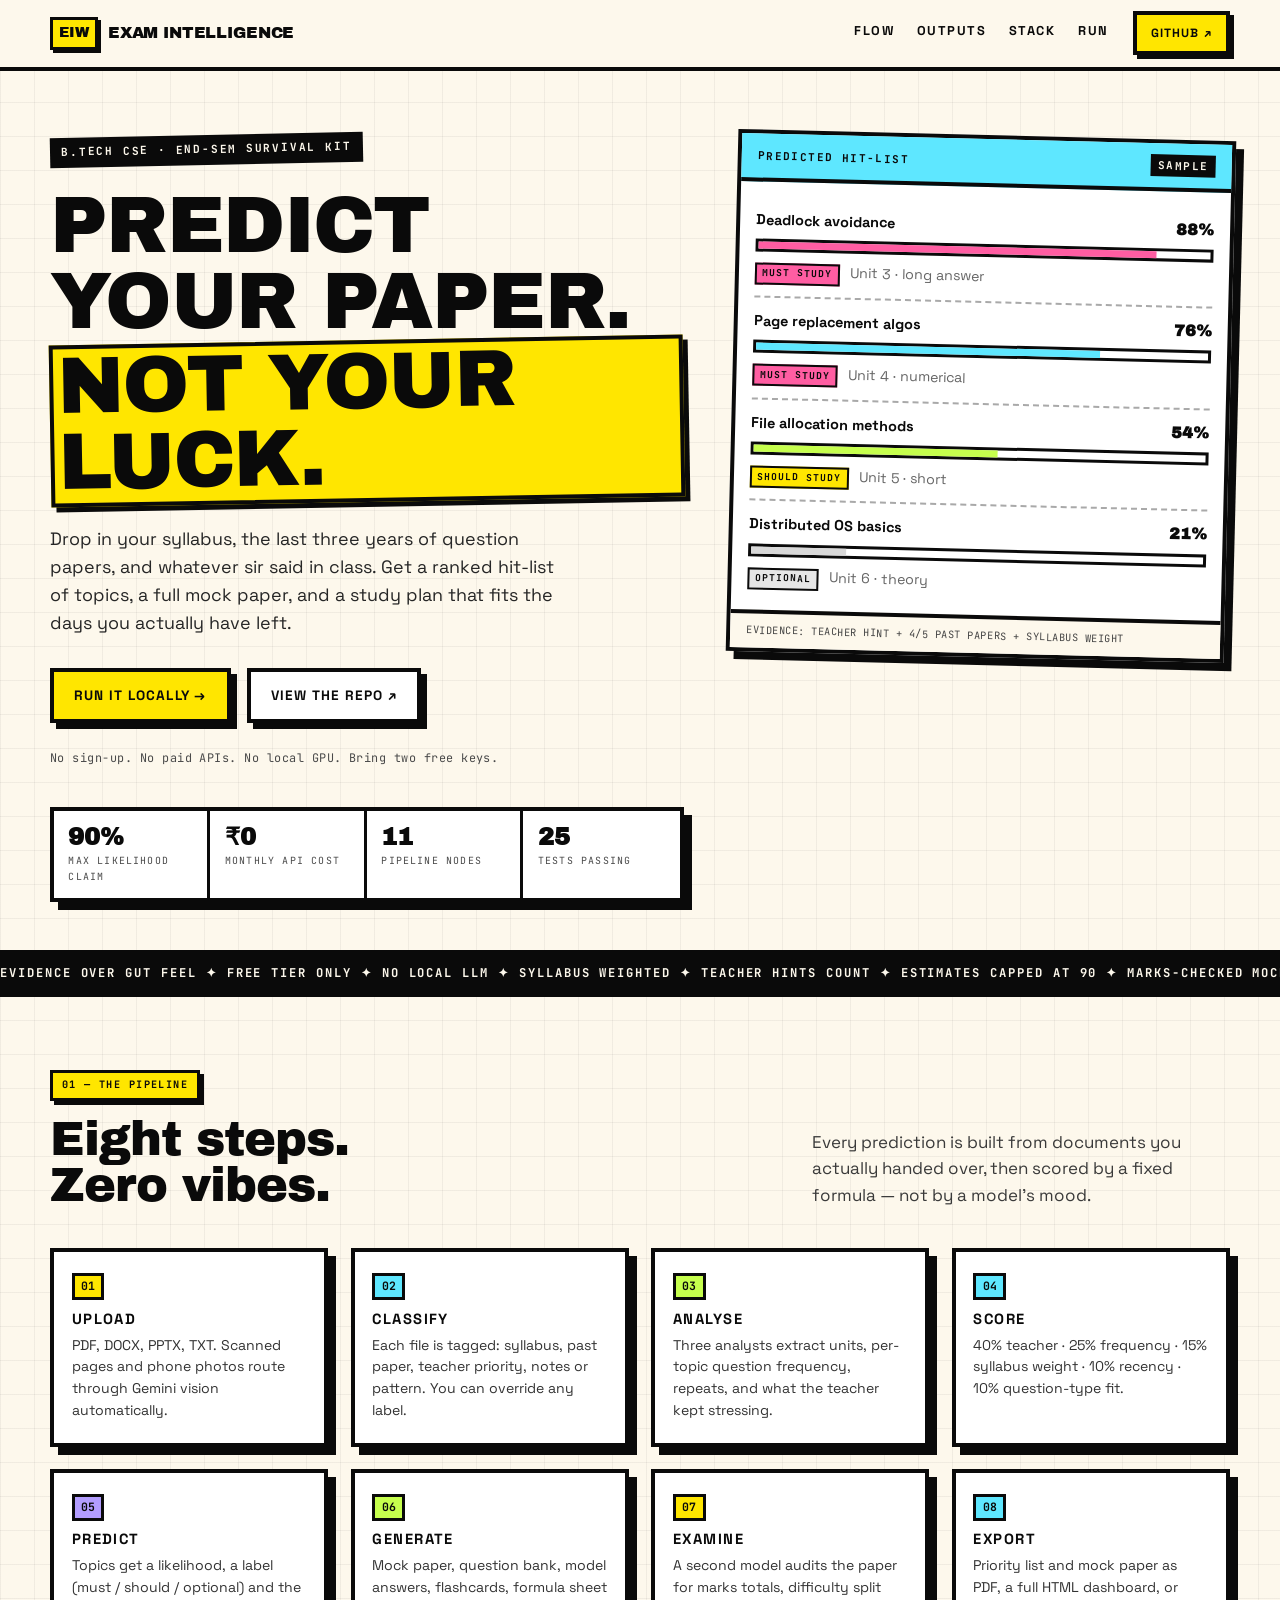
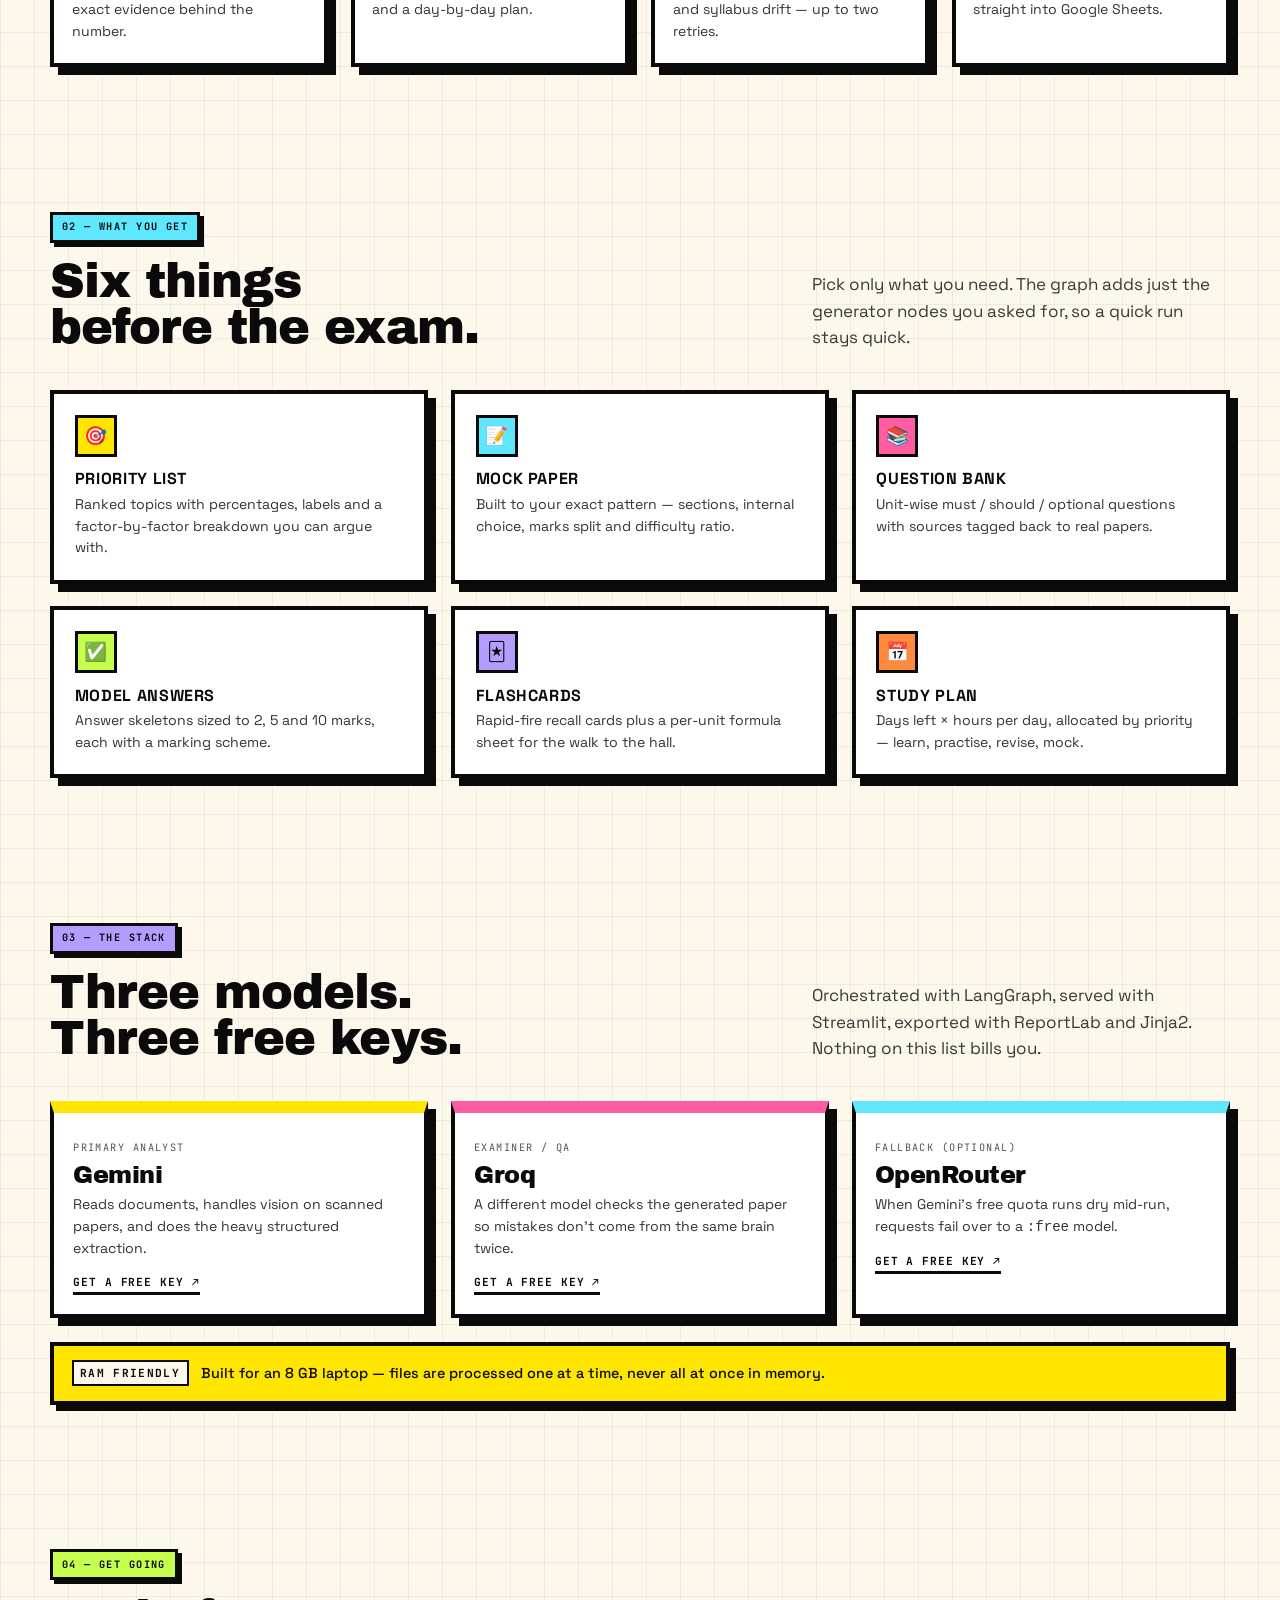
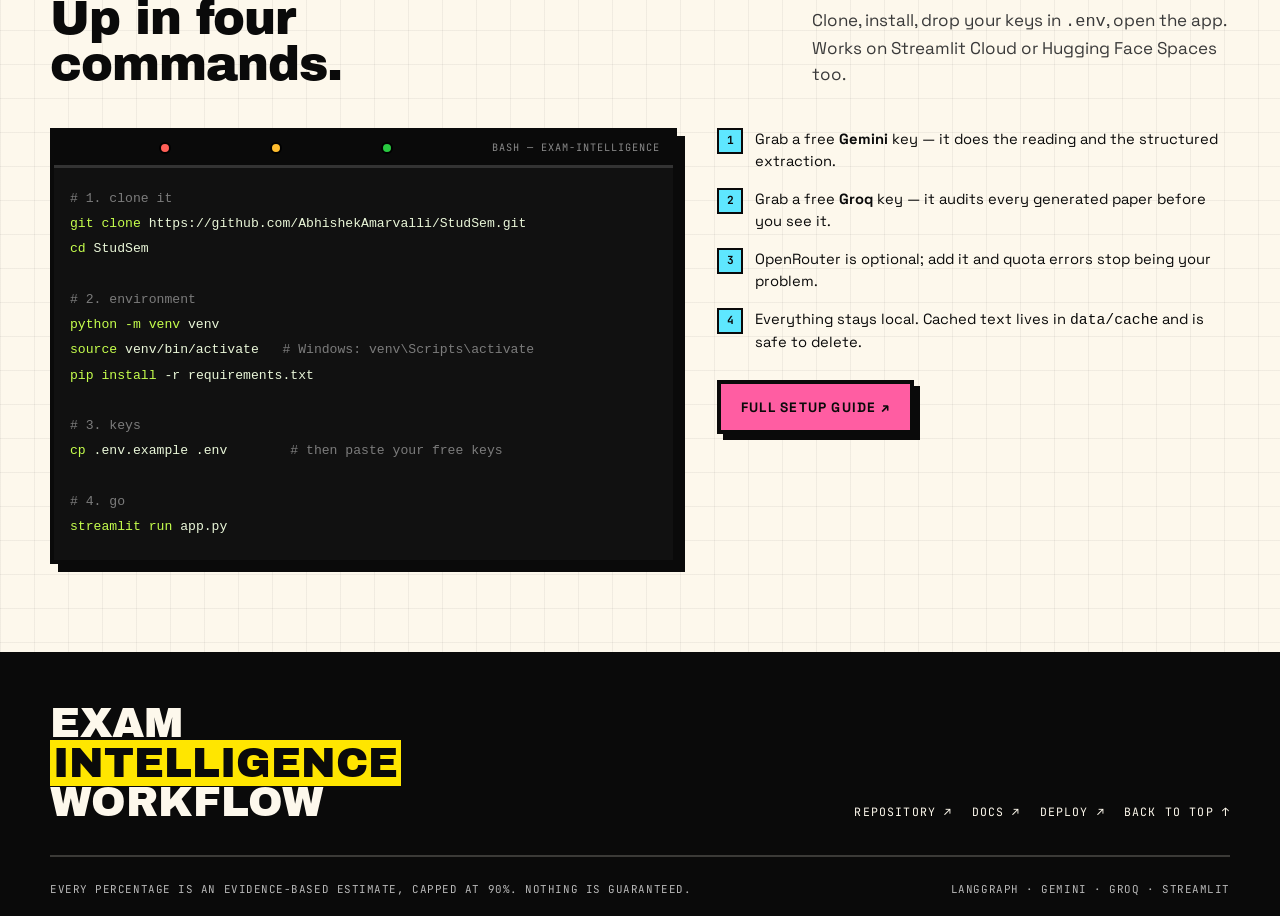
==== index.html @ 993fc0d5 "Add neo-brutalism landing page and unify the visual design Adds a standalone index.html site for Git" ====
<!DOCTYPE html>
<html lang="en">
<head>
<meta charset="utf-8">
<meta name="viewport" content="width=device-width, initial-scale=1">
<title>Exam Intelligence Workflow — predict your paper, not your luck</title>
<meta name="description" content="Evidence-based exam preparation and question prediction for B.Tech CSE. LangGraph + Gemini + Groq + Streamlit, 100% free tier.">
<meta property="og:title" content="Exam Intelligence Workflow">
<meta property="og:description" content="Drop in your syllabus, past papers and teacher hints. Get a ranked hit-list, a mock paper and a study plan that fits the days you have left.">
<link rel="icon" href="data:image/svg+xml,%3Csvg xmlns='http://www.w3.org/2000/svg' viewBox='0 0 100 100'%3E%3Crect width='100' height='100' fill='%23ffe600'/%3E%3Ctext x='50' y='74' font-size='68' font-family='Arial Black, sans-serif' text-anchor='middle' fill='%23000'%3EE%3C/text%3E%3C/svg%3E">
<link rel="preconnect" href="https://fonts.googleapis.com">
<link rel="preconnect" href="https://fonts.gstatic.com" crossorigin>
<link href="https://fonts.googleapis.com/css2?family=Archivo+Black&family=JetBrains+Mono:wght@400;700&family=Space+Grotesk:wght@400;500;700&display=swap" rel="stylesheet">
<style>
  :root {
    --ink: #0a0a0a;
    --paper: #fdf8ec;
    --white: #ffffff;
    --yellow: #ffe600;
    --pink: #ff5da2;
    --cyan: #5ee7ff;
    --lime: #c6ff4d;
    --purple: #b39dff;
    --orange: #ff8a3d;
    --shadow: 8px 8px 0 var(--ink);
    --line: 4px solid var(--ink);
  }

  *, *::before, *::after { box-sizing: border-box; }

  html { scroll-behavior: smooth; }

  body {
    margin: 0;
    background-color: var(--paper);
    background-image:
      linear-gradient(to right, rgba(10, 10, 10, .05) 1px, transparent 1px),
      linear-gradient(to bottom, rgba(10, 10, 10, .05) 1px, transparent 1px);
    background-size: 34px 34px;
    color: var(--ink);
    font-family: 'Space Grotesk', ui-sans-serif, system-ui, -apple-system, sans-serif;
    font-size: 17px;
    line-height: 1.55;
    -webkit-font-smoothing: antialiased;
  }

  h1, h2, h3 {
    font-family: 'Archivo Black', 'Arial Black', ui-sans-serif, sans-serif;
    font-weight: 400;
    line-height: .95;
    letter-spacing: -.02em;
    margin: 0;
    text-wrap: balance;
  }

  p { margin: 0; }
  a { color: inherit; }

  :focus-visible {
    outline: 3px solid var(--ink);
    outline-offset: 3px;
  }

  .wrap {
    width: min(1180px, 100% - 2.5rem);
    margin-inline: auto;
  }

  /* ── Nav ─────────────────────────────────────────────────────────────── */
  .nav {
    position: sticky;
    top: 0;
    z-index: 50;
    background: var(--paper);
    border-bottom: var(--line);
  }

  .nav-inner {
    display: flex;
    align-items: center;
    gap: 1.5rem;
    padding: .7rem 0;
  }

  .brand {
    display: flex;
    align-items: center;
    gap: .6rem;
    text-decoration: none;
    font-family: 'Archivo Black', sans-serif;
    font-size: 1rem;
    letter-spacing: -.01em;
  }

  .brand-mark {
    background: var(--yellow);
    border: 3px solid var(--ink);
    box-shadow: 3px 3px 0 var(--ink);
    padding: .1rem .4rem .2rem;
    font-size: .9rem;
  }

  .nav-links {
    display: flex;
    gap: 1.4rem;
    margin-left: auto;
    font-size: .8rem;
    font-weight: 700;
    letter-spacing: .12em;
    text-transform: uppercase;
  }

  .nav-links a {
    text-decoration: none;
    padding-bottom: 2px;
    border-bottom: 3px solid transparent;
  }

  .nav-links a:hover { border-bottom-color: var(--pink); }

  /* ── Buttons ─────────────────────────────────────────────────────────── */
  .btn {
    display: inline-flex;
    align-items: center;
    gap: .55rem;
    padding: .8rem 1.25rem;
    border: var(--line);
    background: var(--yellow);
    color: var(--ink);
    font-family: 'Space Grotesk', sans-serif;
    font-size: .85rem;
    font-weight: 700;
    letter-spacing: .09em;
    text-transform: uppercase;
    text-decoration: none;
    box-shadow: 6px 6px 0 var(--ink);
    transition: transform .12s ease, box-shadow .12s ease;
    cursor: pointer;
    white-space: nowrap;
  }

  .btn:hover {
    transform: translate(-2px, -2px);
    box-shadow: 9px 9px 0 var(--ink);
  }

  .btn:active {
    transform: translate(4px, 4px);
    box-shadow: 2px 2px 0 var(--ink);
  }

  .btn.ghost { background: var(--white); }
  .btn.pink { background: var(--pink); }
  .btn.sm { padding: .55rem .9rem; font-size: .75rem; box-shadow: 4px 4px 0 var(--ink); }
  .btn.sm:hover { box-shadow: 6px 6px 0 var(--ink); }

  /* ── Hero ────────────────────────────────────────────────────────────── */
  .hero {
    display: grid;
    grid-template-columns: 1.12fr .88fr;
    gap: 3rem;
    align-items: start;
    padding: 4rem 0 3.5rem;
  }

  .eyebrow {
    display: inline-block;
    background: var(--ink);
    color: var(--paper);
    font-family: 'JetBrains Mono', monospace;
    font-size: .7rem;
    font-weight: 700;
    letter-spacing: .16em;
    text-transform: uppercase;
    padding: .4rem .7rem;
    transform: rotate(-1.2deg);
    margin-bottom: 1.4rem;
  }

  .hero h1 {
    font-size: clamp(2.5rem, 6.4vw, 5rem);
    margin-bottom: 1.5rem;
  }

  .hl {
    display: inline-block;
    background: var(--yellow);
    border: var(--line);
    box-shadow: 5px 5px 0 var(--ink);
    padding: 0 .25rem .1rem;
    transform: rotate(-1deg);
  }

  .lede {
    font-size: 1.12rem;
    max-width: 46ch;
    color: #262626;
  }

  .cta-row {
    display: flex;
    flex-wrap: wrap;
    gap: 1rem;
    margin-top: 2rem;
  }

  .hero-note {
    margin-top: 1.6rem;
    font-family: 'JetBrains Mono', monospace;
    font-size: .74rem;
    letter-spacing: .04em;
    color: #4a4a4a;
  }

  .stats {
    display: grid;
    grid-template-columns: repeat(4, 1fr);
    border: var(--line);
    box-shadow: var(--shadow);
    background: var(--white);
    margin-top: 2.5rem;
  }

  .stat {
    padding: .85rem .9rem;
    border-right: 3px solid var(--ink);
  }

  .stat:last-child { border-right: 0; }

  .stat b {
    display: block;
    font-family: 'Archivo Black', sans-serif;
    font-size: 1.5rem;
    line-height: 1;
  }

  .stat span {
    display: block;
    margin-top: .3rem;
    font-family: 'JetBrains Mono', monospace;
    font-size: .62rem;
    letter-spacing: .12em;
    text-transform: uppercase;
    color: #4a4a4a;
  }

  /* ── Sample ticket ───────────────────────────────────────────────────── */
  .ticket {
    border: var(--line);
    background: var(--white);
    box-shadow: var(--shadow);
    transform: rotate(1.4deg);
  }

  .ticket-head {
    display: flex;
    align-items: center;
    justify-content: space-between;
    gap: 1rem;
    padding: .7rem 1rem;
    background: var(--cyan);
    border-bottom: var(--line);
    font-family: 'JetBrains Mono', monospace;
    font-size: .68rem;
    font-weight: 700;
    letter-spacing: .13em;
    text-transform: uppercase;
  }

  .ticket-head span {
    background: var(--ink);
    color: var(--paper);
    padding: .15rem .45rem;
  }

  .ticket-body { padding: .9rem 1rem 1.1rem; }

  .t-row {
    padding: .7rem 0;
    border-bottom: 2px dashed rgba(10, 10, 10, .35);
  }

  .t-row:last-child { border-bottom: 0; padding-bottom: .2rem; }

  .t-top {
    display: flex;
    align-items: baseline;
    justify-content: space-between;
    gap: .6rem;
    font-size: .9rem;
    font-weight: 700;
  }

  .t-top small {
    font-family: 'JetBrains Mono', monospace;
    font-size: .66rem;
    font-weight: 400;
    letter-spacing: .06em;
    color: #5a5a5a;
    text-transform: uppercase;
  }

  .t-pct {
    font-family: 'Archivo Black', sans-serif;
    font-size: 1rem;
  }

  .bar {
    height: 13px;
    margin: .4rem 0 .35rem;
    border: 3px solid var(--ink);
    background: #fff;
  }

  .bar i {
    display: block;
    height: 100%;
    background: var(--pink);
  }

  .bar.cyan i { background: var(--cyan); }
  .bar.lime i { background: var(--lime); }

  .t-badge {
    display: inline-block;
    font-family: 'JetBrains Mono', monospace;
    font-size: .6rem;
    font-weight: 700;
    letter-spacing: .1em;
    text-transform: uppercase;
    border: 2px solid var(--ink);
    padding: .1rem .35rem;
  }

  .t-badge.must { background: var(--pink); }
  .t-badge.should { background: var(--yellow); }
  .t-badge.opt { background: #e6e6e6; }

  .ticket-foot {
    border-top: var(--line);
    padding: .55rem 1rem;
    background: var(--paper);
    font-family: 'JetBrains Mono', monospace;
    font-size: .64rem;
    letter-spacing: .05em;
    text-transform: uppercase;
    color: #444;
  }

  /* ── Ticker ──────────────────────────────────────────────────────────── */
  .ticker {
    overflow: hidden;
    background: var(--ink);
    color: var(--paper);
    border-top: var(--line);
    border-bottom: var(--line);
  }

  .ticker-track {
    display: flex;
    width: max-content;
    gap: 2.5rem;
    padding: .65rem 0;
    white-space: nowrap;
    font-family: 'JetBrains Mono', monospace;
    font-size: .76rem;
    font-weight: 700;
    letter-spacing: .16em;
    text-transform: uppercase;
    animation: slide 30s linear infinite;
  }

  @keyframes slide {
    from { transform: translateX(0); }
    to { transform: translateX(-50%); }
  }

  /* ── Sections ────────────────────────────────────────────────────────── */
  section { padding: 4.5rem 0; scroll-margin-top: 80px; }

  .section-head {
    display: flex;
    flex-wrap: wrap;
    align-items: end;
    justify-content: space-between;
    gap: 1.25rem;
    margin-bottom: 2.5rem;
  }

  .section-head h2 {
    font-size: clamp(1.9rem, 4vw, 3rem);
  }

  .section-head p {
    max-width: 38ch;
    color: #3a3a3a;
  }

  .tag {
    display: inline-block;
    background: var(--pink);
    border: 3px solid var(--ink);
    box-shadow: 4px 4px 0 var(--ink);
    font-family: 'JetBrains Mono', monospace;
    font-size: .64rem;
    font-weight: 700;
    letter-spacing: .14em;
    text-transform: uppercase;
    padding: .3rem .55rem;
    margin-bottom: 1rem;
  }

  .tag.y { background: var(--yellow); }
  .tag.c { background: var(--cyan); }
  .tag.l { background: var(--lime); }
  .tag.p { background: var(--purple); }

  /* ── Flow grid ───────────────────────────────────────────────────────── */
  .flow {
    display: grid;
    grid-template-columns: repeat(4, 1fr);
    gap: 1.4rem;
  }

  .step {
    position: relative;
    background: var(--white);
    border: var(--line);
    box-shadow: var(--shadow);
    padding: 1.2rem 1.1rem 1.3rem;
    transition: transform .12s ease, box-shadow .12s ease;
  }

  .step:hover {
    transform: translate(-3px, -3px);
    box-shadow: 11px 11px 0 var(--ink);
  }

  .step-num {
    display: inline-block;
    background: var(--yellow);
    border: 3px solid var(--ink);
    font-family: 'JetBrains Mono', monospace;
    font-size: .72rem;
    font-weight: 700;
    padding: .1rem .4rem;
    margin-bottom: .8rem;
  }

  .step:nth-child(2n) .step-num { background: var(--cyan); }
  .step:nth-child(3n) .step-num { background: var(--lime); }
  .step:nth-child(5n) .step-num { background: var(--purple); }

  .step h3 {
    font-family: 'Space Grotesk', sans-serif;
    font-weight: 700;
    font-size: .92rem;
    letter-spacing: .1em;
    text-transform: uppercase;
    margin-bottom: .5rem;
  }

  .step p { font-size: .88rem; color: #333; }

  /* ── Output cards ────────────────────────────────────────────────────── */
  .cards {
    display: grid;
    grid-template-columns: repeat(3, 1fr);
    gap: 1.4rem;
  }

  .card {
    border: var(--line);
    box-shadow: var(--shadow);
    background: var(--white);
    padding: 1.3rem;
    transition: transform .12s ease, box-shadow .12s ease;
  }

  .card:hover {
    transform: translate(-3px, -3px);
    box-shadow: 11px 11px 0 var(--ink);
  }

  .card .ico {
    display: inline-flex;
    align-items: center;
    justify-content: center;
    width: 42px;
    height: 42px;
    border: 3px solid var(--ink);
    background: var(--yellow);
    font-size: 1.15rem;
    margin-bottom: 0.9rem;
  }

  .card:nth-child(2) .ico { background: var(--cyan); }
  .card:nth-child(3) .ico { background: var(--pink); }
  .card:nth-child(4) .ico { background: var(--lime); }
  .card:nth-child(5) .ico { background: var(--purple); }
  .card:nth-child(6) .ico { background: var(--orange); }

  .card h3 {
    font-family: 'Space Grotesk', sans-serif;
    font-weight: 700;
    font-size: 1rem;
    letter-spacing: .04em;
    text-transform: uppercase;
    margin-bottom: .45rem;
  }

  .card p { font-size: .88rem; color: #333; }

  /* ── Stack ───────────────────────────────────────────────────────────── */
  .stack {
    display: grid;
    grid-template-columns: repeat(3, 1fr);
    gap: 1.4rem;
  }

  .stack-card {
    border: var(--line);
    background: var(--white);
    border-top: 12px solid var(--ink);
    box-shadow: var(--shadow);
    padding: 1.2rem;
  }

  .stack-card:nth-child(1) { border-top-color: var(--yellow); }
  .stack-card:nth-child(2) { border-top-color: var(--pink); }
  .stack-card:nth-child(3) { border-top-color: var(--cyan); }

  .stack-card .role {
    font-family: 'JetBrains Mono', monospace;
    font-size: .64rem;
    letter-spacing: .14em;
    text-transform: uppercase;
    color: #555;
  }

  .stack-card h3 {
    font-family: 'Archivo Black', sans-serif;
    font-size: 1.5rem;
    margin: .3rem 0 .5rem;
  }

  .stack-card p { font-size: .88rem; color: #333; }

  .stack-card a {
    display: inline-block;
    margin-top: .9rem;
    font-family: 'JetBrains Mono', monospace;
    font-size: .7rem;
    font-weight: 700;
    letter-spacing: .08em;
    text-transform: uppercase;
    text-decoration: none;
    border-bottom: 3px solid var(--ink);
  }

  .stack-card a:hover { background: var(--yellow); }

  .note {
    margin-top: 1.5rem;
    display: flex;
    flex-wrap: wrap;
    align-items: center;
    gap: .8rem;
    border: var(--line);
    background: var(--yellow);
    box-shadow: 6px 6px 0 var(--ink);
    padding: .9rem 1.1rem;
    font-size: .9rem;
    font-weight: 500;
  }

  .note b { font-family: 'JetBrains Mono', monospace; font-size: .7rem; letter-spacing: .12em; text-transform: uppercase; border: 2px solid var(--ink); padding: .15rem .4rem; background: var(--paper); }

  /* ── Run ─────────────────────────────────────────────────────────────── */
  .run-grid {
    display: grid;
    grid-template-columns: 1.1fr .9fr;
    gap: 2.5rem;
    align-items: start;
  }

  .terminal {
    border: var(--line);
    box-shadow: var(--shadow);
    background: #111;
    color: #eaf7d9;
    overflow: hidden;
  }

  .terminal-bar {
    display: flex;
    align-items: center;
    gap: .45rem;
    padding: .55rem .8rem;
    background: var(--ink);
    border-bottom: 3px solid #333;
  }

  .dot {
    width: 12px;
    height: 12px;
    border-radius: 50%;
    border: 2px solid #000;
  }

  .dot.r { background: #ff5f57; }
  .dot.y { background: #febc2e; }
  .dot.g { background: #28c840; }

  .terminal-bar span {
    margin-left: auto;
    font-family: 'JetBrains Mono', monospace;
    font-size: .64rem;
    letter-spacing: .1em;
    text-transform: uppercase;
    color: #8a8a8a;
  }

  pre {
    margin: 0;
    padding: 1.1rem 1rem 1.3rem;
    overflow-x: auto;
    font-family: 'JetBrains Mono', monospace;
    font-size: .82rem;
    line-height: 1.85;
  }

  pre .c { color: #7c7c7c; }
  pre .cmd { color: var(--lime); }

  .run-list {
    list-style: none;
    margin: 0 0 1.6rem;
    padding: 0;
    display: grid;
    gap: .9rem;
  }

  .run-list li {
    display: flex;
    gap: .75rem;
    font-size: .92rem;
  }

  .run-list .k {
    flex: none;
    width: 26px;
    height: 26px;
    display: grid;
    place-items: center;
    border: 2px solid var(--ink);
    background: var(--cyan);
    font-family: 'JetBrains Mono', monospace;
    font-size: .7rem;
    font-weight: 700;
  }

  /* ── Footer ──────────────────────────────────────────────────────────── */
  footer {
    border-top: var(--line);
    background: var(--ink);
    color: var(--paper);
    padding: 3rem 0 2rem;
    margin-top: 1rem;
  }

  .foot-grid {
    display: flex;
    flex-wrap: wrap;
    align-items: end;
    justify-content: space-between;
    gap: 2rem;
    padding-bottom: 2rem;
    border-bottom: 2px solid rgba(253, 248, 236, .2);
  }

  .foot-brand {
    font-family: 'Archivo Black', sans-serif;
    font-size: clamp(1.6rem, 4vw, 2.6rem);
    line-height: .95;
  }

  .foot-brand em {
    font-style: normal;
    background: var(--yellow);
    color: var(--ink);
    padding: 0 .2rem;
  }

  .foot-links {
    display: flex;
    flex-wrap: wrap;
    gap: 1.2rem;
    font-family: 'JetBrains Mono', monospace;
    font-size: .72rem;
    letter-spacing: .1em;
    text-transform: uppercase;
  }

  .foot-links a {
    text-decoration: none;
    border-bottom: 2px solid transparent;
  }

  .foot-links a:hover { border-bottom-color: var(--lime); }

  .disclaimer {
    padding-top: 1.5rem;
    display: flex;
    flex-wrap: wrap;
    gap: 1rem;
    justify-content: space-between;
    font-family: 'JetBrains Mono', monospace;
    font-size: .68rem;
    letter-spacing: .05em;
    color: #b9b9b9;
    text-transform: uppercase;
  }

  /* ── Responsive ──────────────────────────────────────────────────────── */
  @media (max-width: 1000px) {
    .flow { grid-template-columns: repeat(2, 1fr); }
    .cards, .stack { grid-template-columns: repeat(2, 1fr); }
    .hero { grid-template-columns: 1fr; gap: 2.5rem; padding-top: 3rem; }
    .run-grid { grid-template-columns: 1fr; }
    .nav-links { display: none; }
    .nav-inner .btn { margin-left: auto; }
  }

  @media (max-width: 620px) {
    body { font-size: 16px; }
    .wrap { width: calc(100% - 1.6rem); }
    .flow, .cards, .stack { grid-template-columns: 1fr; }
    .stats { grid-template-columns: repeat(2, 1fr); }
    .stat:nth-child(2) { border-right: 0; }
    .stat:nth-child(1), .stat:nth-child(2) { border-bottom: 3px solid var(--ink); }
    section { padding: 3rem 0; }
    .ticket { transform: rotate(.7deg); }
    .hero h1 { font-size: clamp(2.2rem, 11vw, 3rem); }
  }

  @media (prefers-reduced-motion: reduce) {
    html { scroll-behavior: auto; }
    .ticker-track { animation: none; }
    .btn, .step, .card { transition: none; }
  }
</style>
</head>
<body>

<header class="nav">
  <div class="wrap nav-inner">
    <a class="brand" href="#top">
      <span class="brand-mark">EIW</span>
      EXAM&nbsp;INTELLIGENCE
    </a>
    <nav class="nav-links" aria-label="Sections">
      <a href="#flow">Flow</a>
      <a href="#outputs">Outputs</a>
      <a href="#stack">Stack</a>
      <a href="#run">Run</a>
    </nav>
    <a class="btn sm" href="https://github.com/AbhishekAmarvalli/StudSem" target="_blank" rel="noopener">GitHub ↗</a>
  </div>
</header>

<main id="top">

  <!-- Hero -->
  <div class="wrap">
    <section class="hero" style="padding-bottom:3rem">
      <div>
        <span class="eyebrow">B.Tech CSE · End-sem survival kit</span>
        <h1>PREDICT YOUR PAPER.<br><span class="hl">NOT YOUR LUCK.</span></h1>
        <p class="lede">
          Drop in your syllabus, the last three years of question papers, and whatever
          sir said in class. Get a ranked hit-list of topics, a full mock paper, and a
          study plan that fits the days you actually have left.
        </p>
        <div class="cta-row">
          <a class="btn" href="#run">Run it locally →</a>
          <a class="btn ghost" href="https://github.com/AbhishekAmarvalli/StudSem" target="_blank" rel="noopener">View the repo ↗</a>
        </div>
        <p class="hero-note">No sign-up. No paid APIs. No local GPU. Bring two free keys.</p>

        <div class="stats" role="list">
          <div class="stat" role="listitem"><b>90%</b><span>Max likelihood claim</span></div>
          <div class="stat" role="listitem"><b>₹0</b><span>Monthly API cost</span></div>
          <div class="stat" role="listitem"><b>11</b><span>Pipeline nodes</span></div>
          <div class="stat" role="listitem"><b>25</b><span>Tests passing</span></div>
        </div>
      </div>

      <aside class="ticket" aria-label="Sample priority list output">
        <div class="ticket-head">Predicted hit-list <span>Sample</span></div>
        <div class="ticket-body">
          <div class="t-row">
            <div class="t-top"><span>Deadlock avoidance</span><span class="t-pct">88%</span></div>
            <div class="bar"><i style="width:88%"></i></div>
            <span class="t-badge must">Must study</span>
            <small style="margin-left:.4rem;color:#666">Unit 3 · long answer</small>
          </div>
          <div class="t-row">
            <div class="t-top"><span>Page replacement algos</span><span class="t-pct">76%</span></div>
            <div class="bar cyan"><i style="width:76%"></i></div>
            <span class="t-badge must">Must study</span>
            <small style="margin-left:.4rem;color:#666">Unit 4 · numerical</small>
          </div>
          <div class="t-row">
            <div class="t-top"><span>File allocation methods</span><span class="t-pct">54%</span></div>
            <div class="bar lime"><i style="width:54%"></i></div>
            <span class="t-badge should">Should study</span>
            <small style="margin-left:.4rem;color:#666">Unit 5 · short</small>
          </div>
          <div class="t-row">
            <div class="t-top"><span>Distributed OS basics</span><span class="t-pct">21%</span></div>
            <div class="bar"><i style="width:21%;background:#d8d8d8"></i></div>
            <span class="t-badge opt">Optional</span>
            <small style="margin-left:.4rem;color:#666">Unit 6 · theory</small>
          </div>
        </div>
        <div class="ticket-foot">Evidence: teacher hint + 4/5 past papers + syllabus weight</div>
      </aside>
    </section>
  </div>

  <!-- Ticker -->
  <div class="ticker" aria-hidden="true">
    <div class="ticker-track">
      <span>Evidence over gut feel ✦ Free tier only ✦ No local LLM ✦ Syllabus weighted ✦ Teacher hints count ✦ Estimates capped at 90 ✦ Marks-checked mock papers ✦</span>
      <span>Evidence over gut feel ✦ Free tier only ✦ No local LLM ✦ Syllabus weighted ✦ Teacher hints count ✦ Estimates capped at 90 ✦ Marks-checked mock papers ✦</span>
    </div>
  </div>

  <!-- Flow -->
  <div class="wrap">
    <section id="flow">
      <div class="section-head">
        <div>
          <span class="tag y">01 — The pipeline</span>
          <h2>Eight steps.<br>Zero vibes.</h2>
        </div>
        <p>Every prediction is built from documents you actually handed over, then scored by a fixed formula — not by a model's mood.</p>
      </div>

      <div class="flow">
        <article class="step">
          <span class="step-num">01</span>
          <h3>Upload</h3>
          <p>PDF, DOCX, PPTX, TXT. Scanned pages and phone photos route through Gemini vision automatically.</p>
        </article>
        <article class="step">
          <span class="step-num">02</span>
          <h3>Classify</h3>
          <p>Each file is tagged: syllabus, past paper, teacher priority, notes or pattern. You can override any label.</p>
        </article>
        <article class="step">
          <span class="step-num">03</span>
          <h3>Analyse</h3>
          <p>Three analysts extract units, per-topic question frequency, repeats, and what the teacher kept stressing.</p>
        </article>
        <article class="step">
          <span class="step-num">04</span>
          <h3>Score</h3>
          <p>40% teacher · 25% frequency · 15% syllabus weight · 10% recency · 10% question-type fit.</p>
        </article>
        <article class="step">
          <span class="step-num">05</span>
          <h3>Predict</h3>
          <p>Topics get a likelihood, a label (must / should / optional) and the exact evidence behind the number.</p>
        </article>
        <article class="step">
          <span class="step-num">06</span>
          <h3>Generate</h3>
          <p>Mock paper, question bank, model answers, flashcards, formula sheet and a day-by-day plan.</p>
        </article>
        <article class="step">
          <span class="step-num">07</span>
          <h3>Examine</h3>
          <p>A second model audits the paper for marks totals, difficulty split and syllabus drift — up to two retries.</p>
        </article>
        <article class="step">
          <span class="step-num">08</span>
          <h3>Export</h3>
          <p>Priority list and mock paper as PDF, a full HTML dashboard, or straight into Google Sheets.</p>
        </article>
      </div>
    </section>
  </div>

  <!-- Outputs -->
  <div class="wrap">
    <section id="outputs">
      <div class="section-head">
        <div>
          <span class="tag c">02 — What you get</span>
          <h2>Six things<br>before the exam.</h2>
        </div>
        <p>Pick only what you need. The graph adds just the generator nodes you asked for, so a quick run stays quick.</p>
      </div>

      <div class="cards">
        <article class="card">
          <span class="ico">🎯</span>
          <h3>Priority list</h3>
          <p>Ranked topics with percentages, labels and a factor-by-factor breakdown you can argue with.</p>
        </article>
        <article class="card">
          <span class="ico">📝</span>
          <h3>Mock paper</h3>
          <p>Built to your exact pattern — sections, internal choice, marks split and difficulty ratio.</p>
        </article>
        <article class="card">
          <span class="ico">📚</span>
          <h3>Question bank</h3>
          <p>Unit-wise must / should / optional questions with sources tagged back to real papers.</p>
        </article>
        <article class="card">
          <span class="ico">✅</span>
          <h3>Model answers</h3>
          <p>Answer skeletons sized to 2, 5 and 10 marks, each with a marking scheme.</p>
        </article>
        <article class="card">
          <span class="ico">🃏</span>
          <h3>Flashcards</h3>
          <p>Rapid-fire recall cards plus a per-unit formula sheet for the walk to the hall.</p>
        </article>
        <article class="card">
          <span class="ico">📅</span>
          <h3>Study plan</h3>
          <p>Days left × hours per day, allocated by priority — learn, practise, revise, mock.</p>
        </article>
      </div>
    </section>
  </div>

  <!-- Stack -->
  <div class="wrap">
    <section id="stack">
      <div class="section-head">
        <div>
          <span class="tag p">03 — The stack</span>
          <h2>Three models.<br>Three free keys.</h2>
        </div>
        <p>Orchestrated with LangGraph, served with Streamlit, exported with ReportLab and Jinja2. Nothing on this list bills you.</p>
      </div>

      <div class="stack">
        <article class="stack-card">
          <span class="role">Primary analyst</span>
          <h3>Gemini</h3>
          <p>Reads documents, handles vision on scanned papers, and does the heavy structured extraction.</p>
          <a href="https://aistudio.google.com/app/apikey" target="_blank" rel="noopener">Get a free key ↗</a>
        </article>
        <article class="stack-card">
          <span class="role">Examiner / QA</span>
          <h3>Groq</h3>
          <p>A different model checks the generated paper so mistakes don't come from the same brain twice.</p>
          <a href="https://console.groq.com/keys" target="_blank" rel="noopener">Get a free key ↗</a>
        </article>
        <article class="stack-card">
          <span class="role">Fallback (optional)</span>
          <h3>OpenRouter</h3>
          <p>When Gemini's free quota runs dry mid-run, requests fail over to a <code>:free</code> model.</p>
          <a href="https://openrouter.ai/keys" target="_blank" rel="noopener">Get a free key ↗</a>
        </article>
      </div>

      <div class="note">
        <b>RAM friendly</b>
        <span>Built for an 8 GB laptop — files are processed one at a time, never all at once in memory.</span>
      </div>
    </section>
  </div>

  <!-- Run -->
  <div class="wrap">
    <section id="run">
      <div class="section-head">
        <div>
          <span class="tag l">04 — Get going</span>
          <h2>Up in four<br>commands.</h2>
        </div>
        <p>Clone, install, drop your keys in <code>.env</code>, open the app. Works on Streamlit Cloud or Hugging Face Spaces too.</p>
      </div>

      <div class="run-grid">
        <div class="terminal">
          <div class="terminal-bar">
            <span class="dot r"></span><span class="dot y"></span><span class="dot g"></span>
            <span>bash — exam-intelligence</span>
          </div>
<pre><code><span class="c"># 1. clone it</span>
<span class="cmd">git clone</span> https://github.com/AbhishekAmarvalli/StudSem.git
<span class="cmd">cd</span> StudSem

<span class="c"># 2. environment</span>
<span class="cmd">python -m venv</span> venv
<span class="cmd">source</span> venv/bin/activate   <span class="c"># Windows: venv\Scripts\activate</span>
<span class="cmd">pip install</span> -r requirements.txt

<span class="c"># 3. keys</span>
<span class="cmd">cp</span> .env.example .env        <span class="c"># then paste your free keys</span>

<span class="c"># 4. go</span>
<span class="cmd">streamlit run</span> app.py</code></pre>
        </div>

        <div>
          <ul class="run-list">
            <li><span class="k">1</span><span>Grab a free <b>Gemini</b> key — it does the reading and the structured extraction.</span></li>
            <li><span class="k">2</span><span>Grab a free <b>Groq</b> key — it audits every generated paper before you see it.</span></li>
            <li><span class="k">3</span><span>OpenRouter is optional; add it and quota errors stop being your problem.</span></li>
            <li><span class="k">4</span><span>Everything stays local. Cached text lives in <code>data/cache</code> and is safe to delete.</span></li>
          </ul>
          <a class="btn pink" href="https://github.com/AbhishekAmarvalli/StudSem#readme" target="_blank" rel="noopener">Full setup guide ↗</a>
        </div>
      </div>
    </section>
  </div>

</main>

<footer>
  <div class="wrap">
    <div class="foot-grid">
      <div class="foot-brand">EXAM<br><em>INTELLIGENCE</em><br>WORKFLOW</div>
      <nav class="foot-links" aria-label="Footer">
        <a href="https://github.com/AbhishekAmarvalli/StudSem" target="_blank" rel="noopener">Repository ↗</a>
        <a href="https://github.com/AbhishekAmarvalli/StudSem#readme" target="_blank" rel="noopener">Docs ↗</a>
        <a href="https://share.streamlit.io" target="_blank" rel="noopener">Deploy ↗</a>
        <a href="#top">Back to top ↑</a>
      </nav>
    </div>
    <div class="disclaimer">
      <span>Every percentage is an evidence-based estimate, capped at 90%. Nothing is guaranteed.</span>
      <span>LangGraph · Gemini · Groq · Streamlit</span>
    </div>
  </div>
</footer>

</body>
</html>
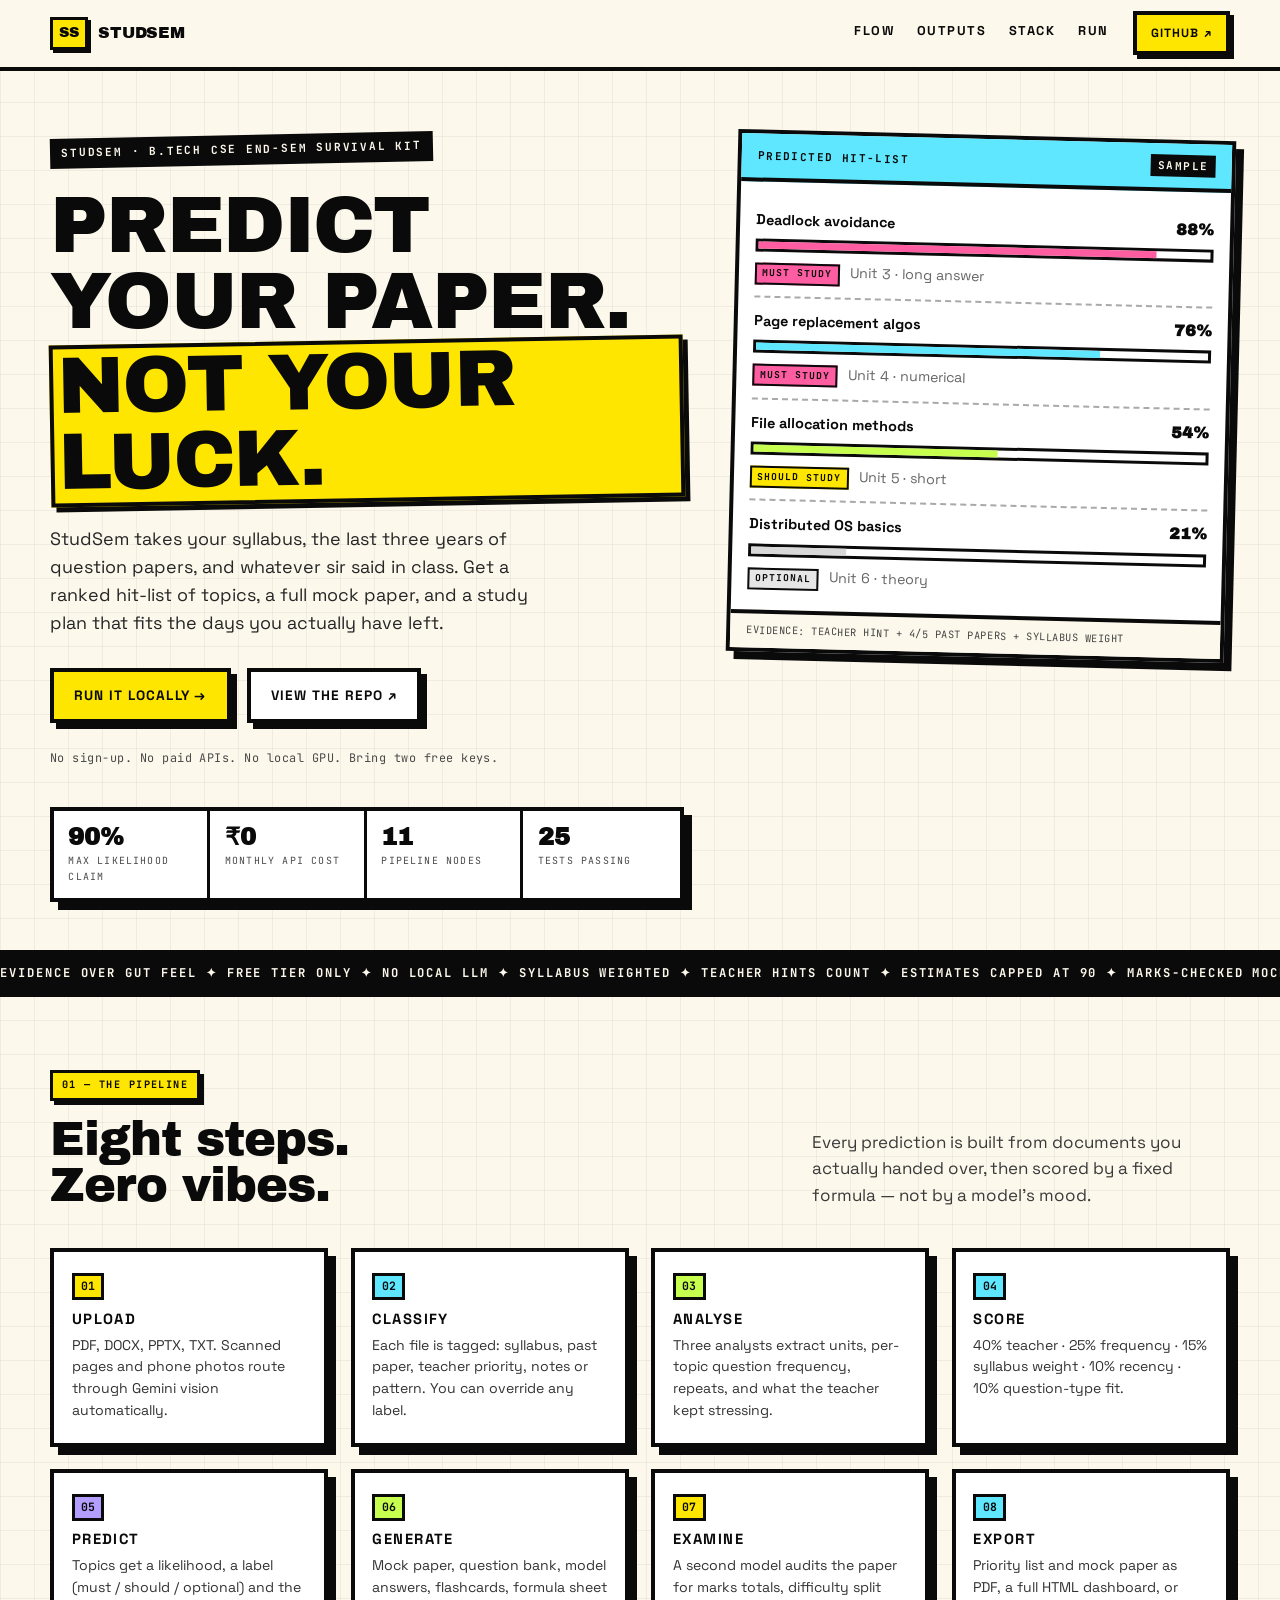
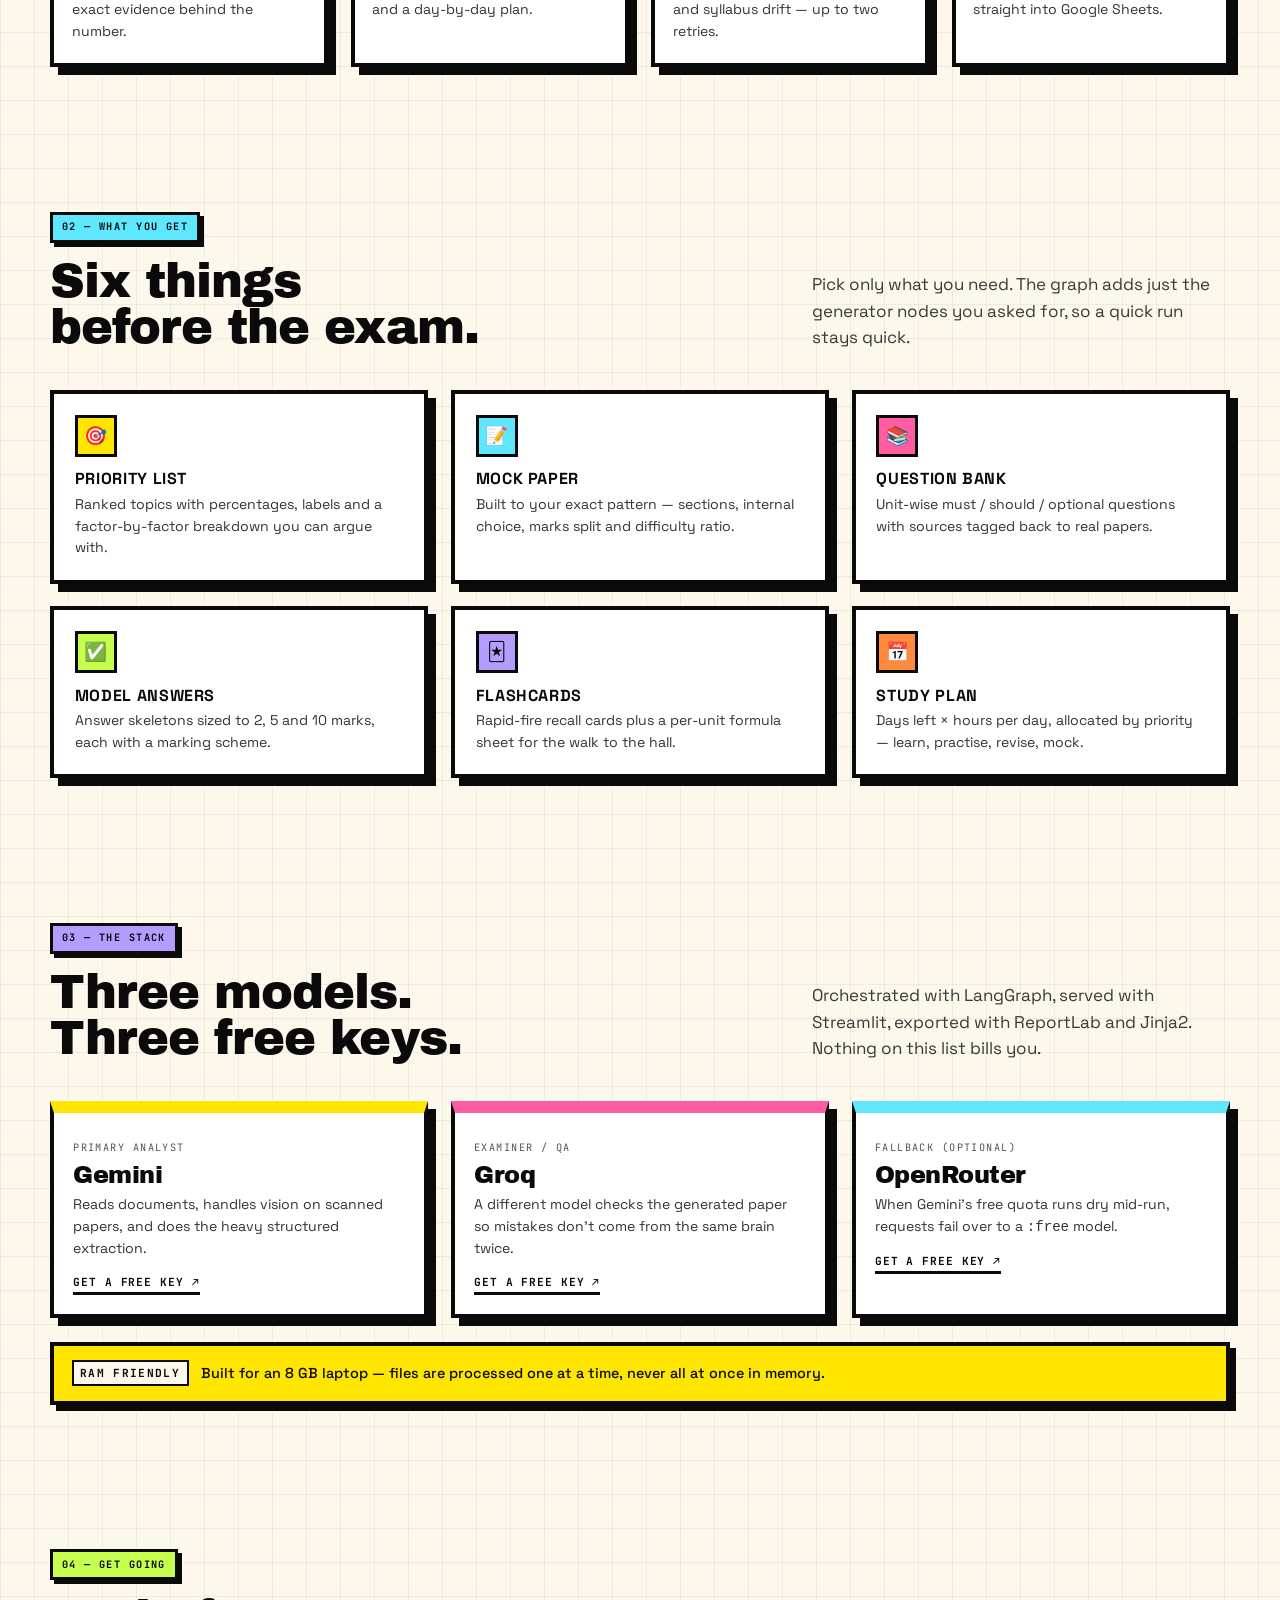
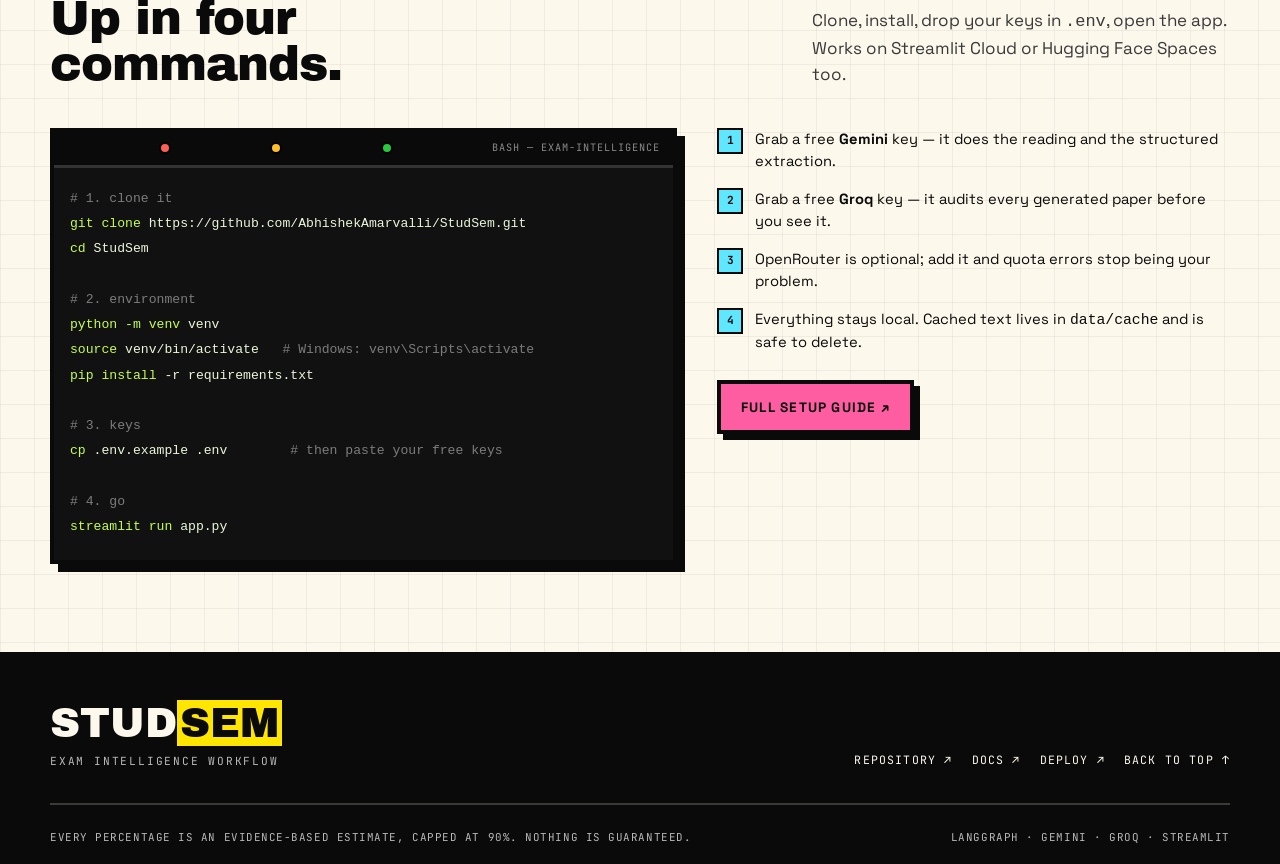
==== commit b53f4d11: "Rebrand the UI around the StudSem repo name Keeps Exam Intelligence Workflow as the descriptor while" ====
--- a/index.html
+++ b/index.html
@@ -3,9 +3,9 @@
 <head>
 <meta charset="utf-8">
 <meta name="viewport" content="width=device-width, initial-scale=1">
-<title>Exam Intelligence Workflow — predict your paper, not your luck</title>
+<title>StudSem — predict your paper, not your luck</title>
 <meta name="description" content="Evidence-based exam preparation and question prediction for B.Tech CSE. LangGraph + Gemini + Groq + Streamlit, 100% free tier.">
-<meta property="og:title" content="Exam Intelligence Workflow">
+<meta property="og:title" content="StudSem — Exam Intelligence Workflow">
 <meta property="og:description" content="Drop in your syllabus, past papers and teacher hints. Get a ranked hit-list, a mock paper and a study plan that fits the days you have left.">
 <link rel="icon" href="data:image/svg+xml,%3Csvg xmlns='http://www.w3.org/2000/svg' viewBox='0 0 100 100'%3E%3Crect width='100' height='100' fill='%23ffe600'/%3E%3Ctext x='50' y='74' font-size='68' font-family='Arial Black, sans-serif' text-anchor='middle' fill='%23000'%3EE%3C/text%3E%3C/svg%3E">
 <link rel="preconnect" href="https://fonts.googleapis.com">
@@ -693,6 +693,15 @@
     padding: 0 .2rem;
   }
 
+  .foot-sub {
+    margin-top: .6rem;
+    font-family: 'JetBrains Mono', monospace;
+    font-size: .7rem;
+    letter-spacing: .16em;
+    text-transform: uppercase;
+    color: #b9b9b9;
+  }
+
   .foot-links {
     display: flex;
     flex-wrap: wrap;
@@ -757,8 +766,8 @@
 <header class="nav">
   <div class="wrap nav-inner">
     <a class="brand" href="#top">
-      <span class="brand-mark">EIW</span>
-      EXAM&nbsp;INTELLIGENCE
+      <span class="brand-mark">SS</span>
+      STUDSEM
     </a>
     <nav class="nav-links" aria-label="Sections">
       <a href="#flow">Flow</a>
@@ -776,12 +785,12 @@
   <div class="wrap">
     <section class="hero" style="padding-bottom:3rem">
       <div>
-        <span class="eyebrow">B.Tech CSE · End-sem survival kit</span>
+        <span class="eyebrow">StudSem · B.Tech CSE end-sem survival kit</span>
         <h1>PREDICT YOUR PAPER.<br><span class="hl">NOT YOUR LUCK.</span></h1>
         <p class="lede">
-          Drop in your syllabus, the last three years of question papers, and whatever
-          sir said in class. Get a ranked hit-list of topics, a full mock paper, and a
-          study plan that fits the days you actually have left.
+          StudSem takes your syllabus, the last three years of question papers, and
+          whatever sir said in class. Get a ranked hit-list of topics, a full mock paper,
+          and a study plan that fits the days you actually have left.
         </p>
         <div class="cta-row">
           <a class="btn" href="#run">Run it locally →</a>
@@ -1030,7 +1039,10 @@
 <footer>
   <div class="wrap">
     <div class="foot-grid">
-      <div class="foot-brand">EXAM<br><em>INTELLIGENCE</em><br>WORKFLOW</div>
+      <div>
+        <div class="foot-brand">STUD<em>SEM</em></div>
+        <p class="foot-sub">Exam Intelligence Workflow</p>
+      </div>
       <nav class="foot-links" aria-label="Footer">
         <a href="https://github.com/AbhishekAmarvalli/StudSem" target="_blank" rel="noopener">Repository ↗</a>
         <a href="https://github.com/AbhishekAmarvalli/StudSem#readme" target="_blank" rel="noopener">Docs ↗</a>
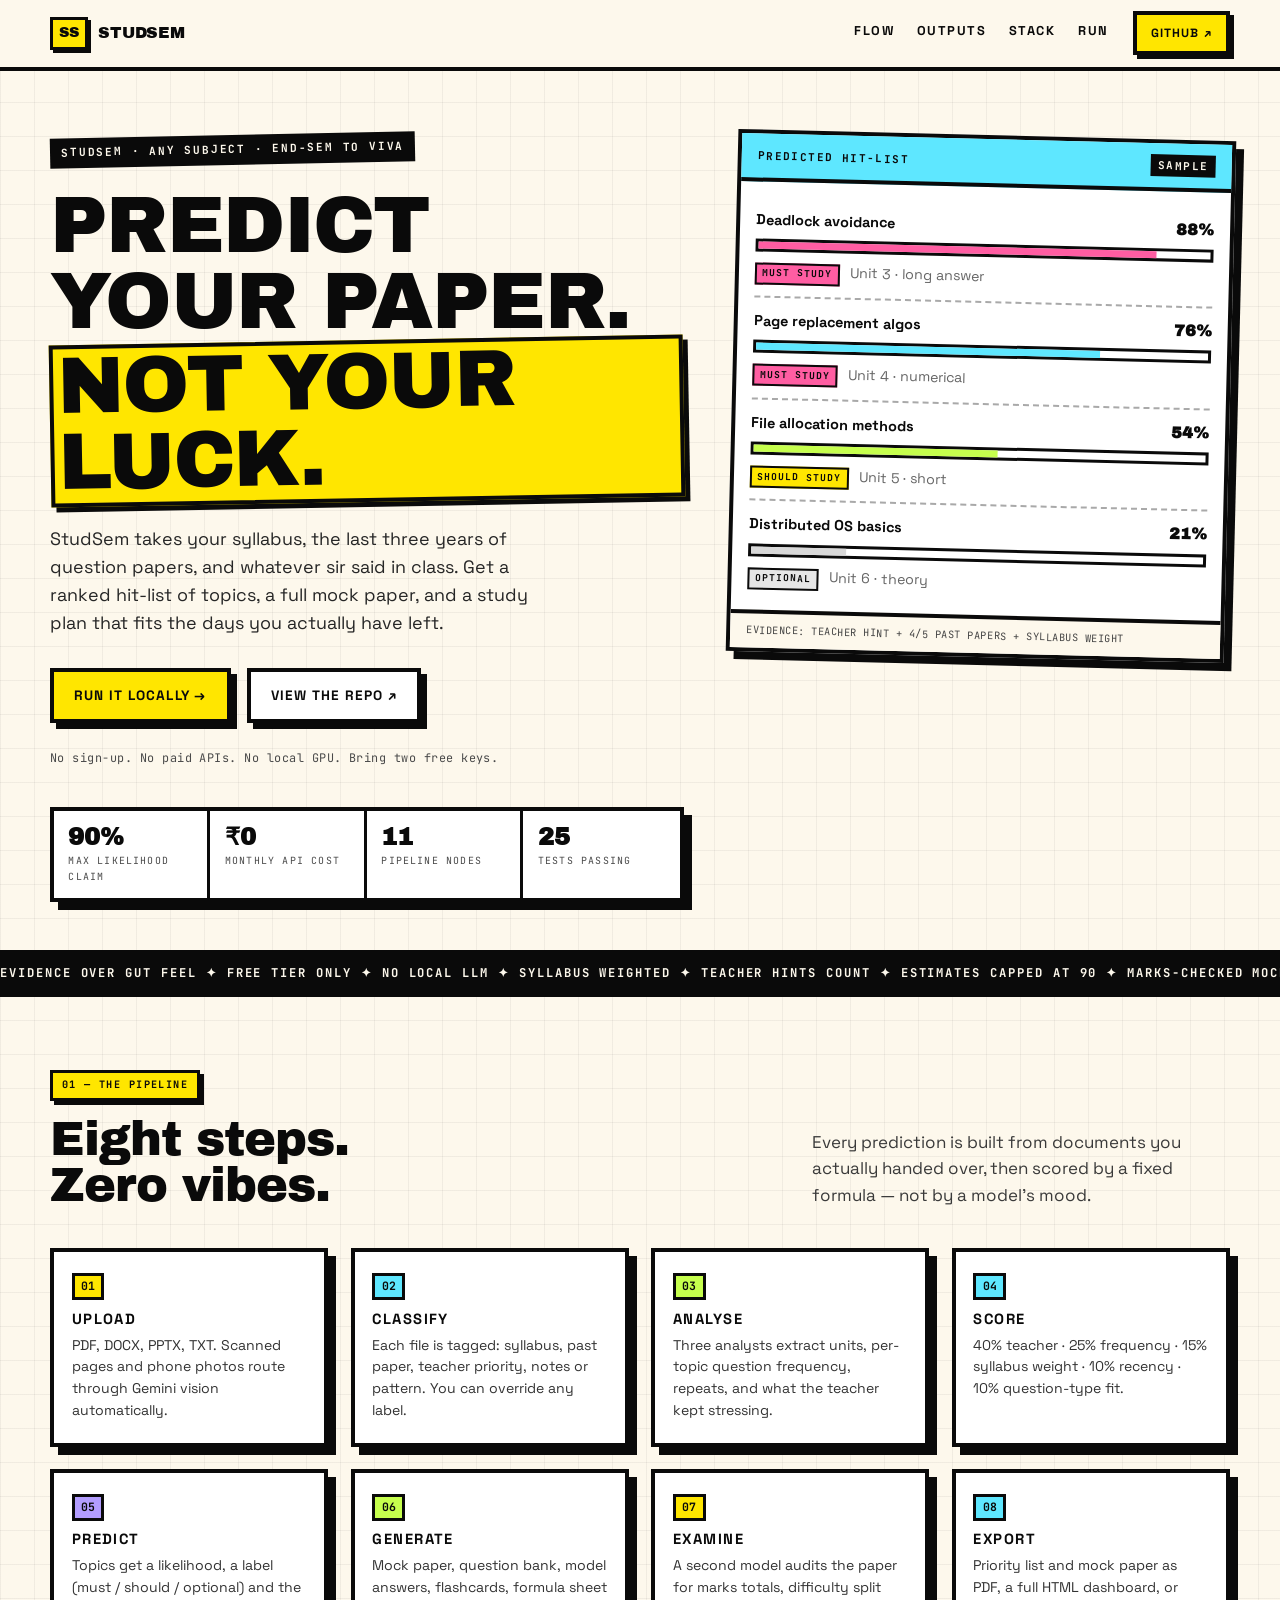
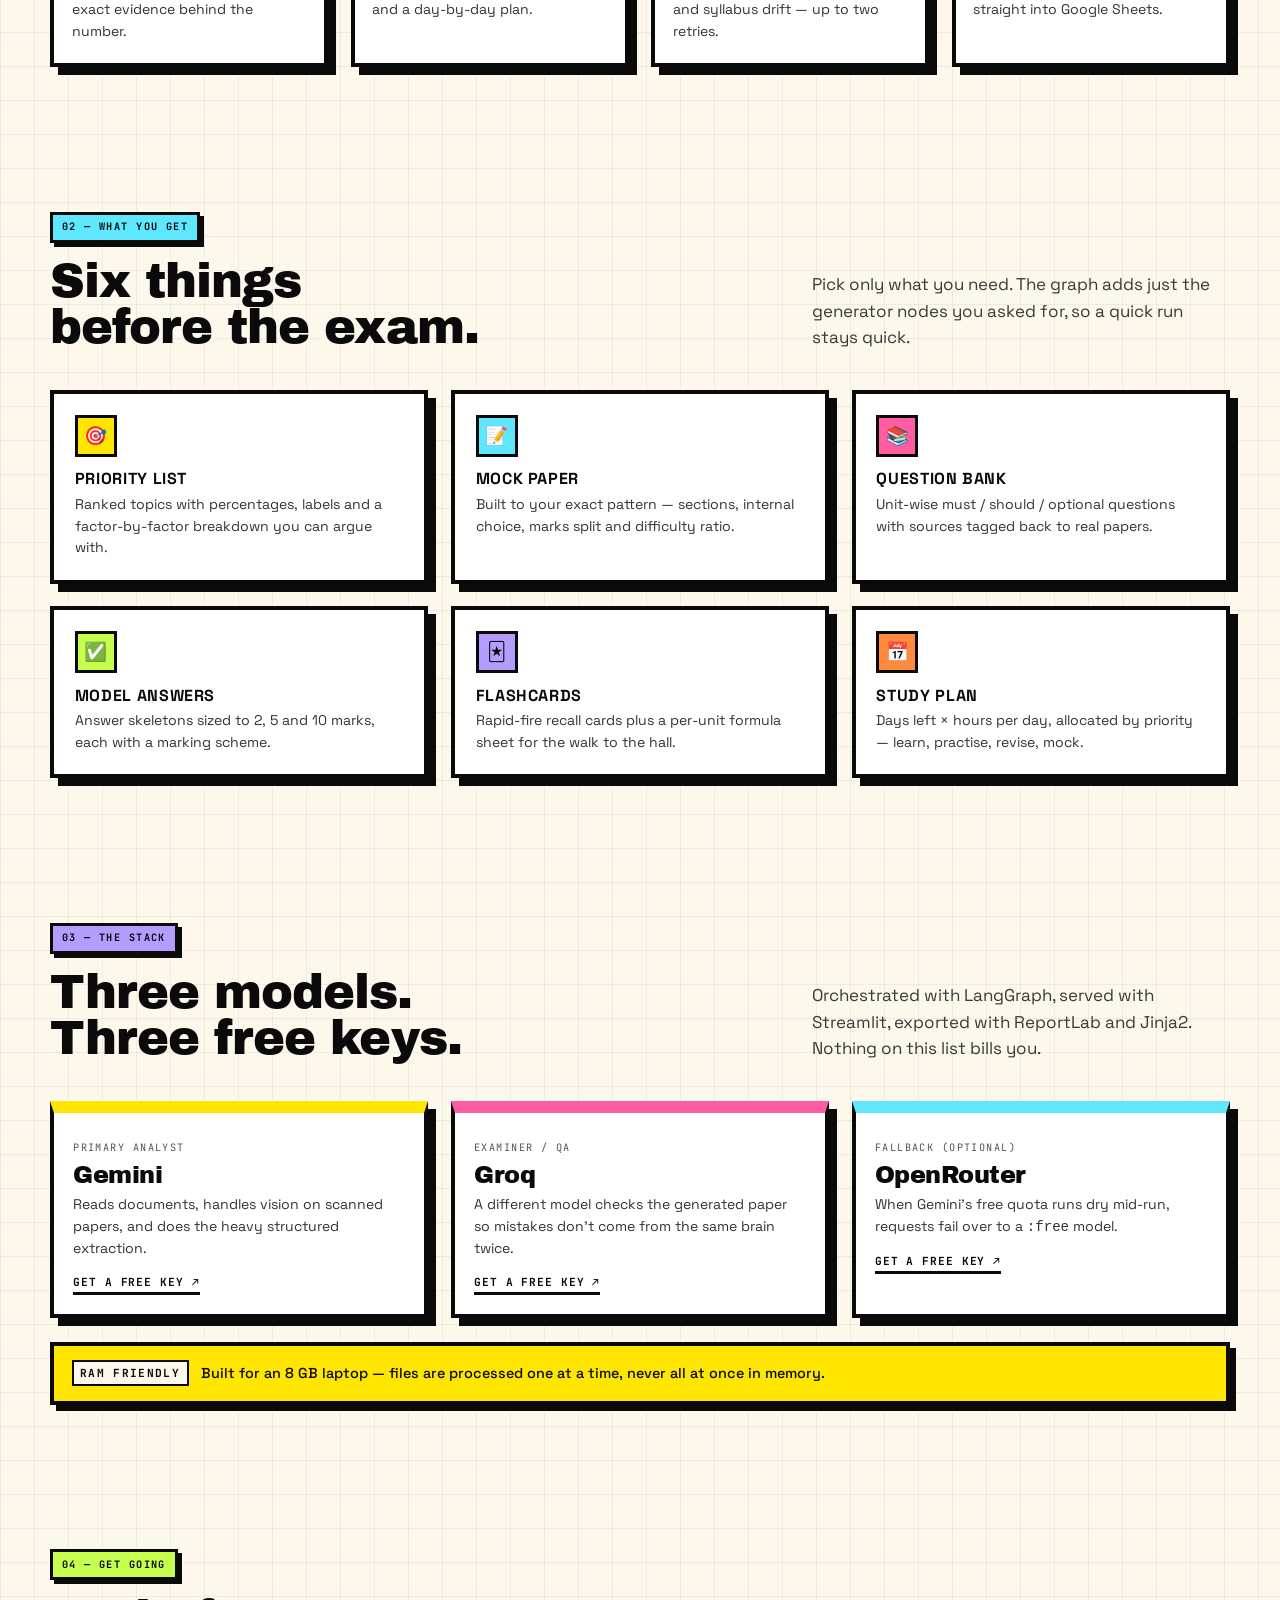
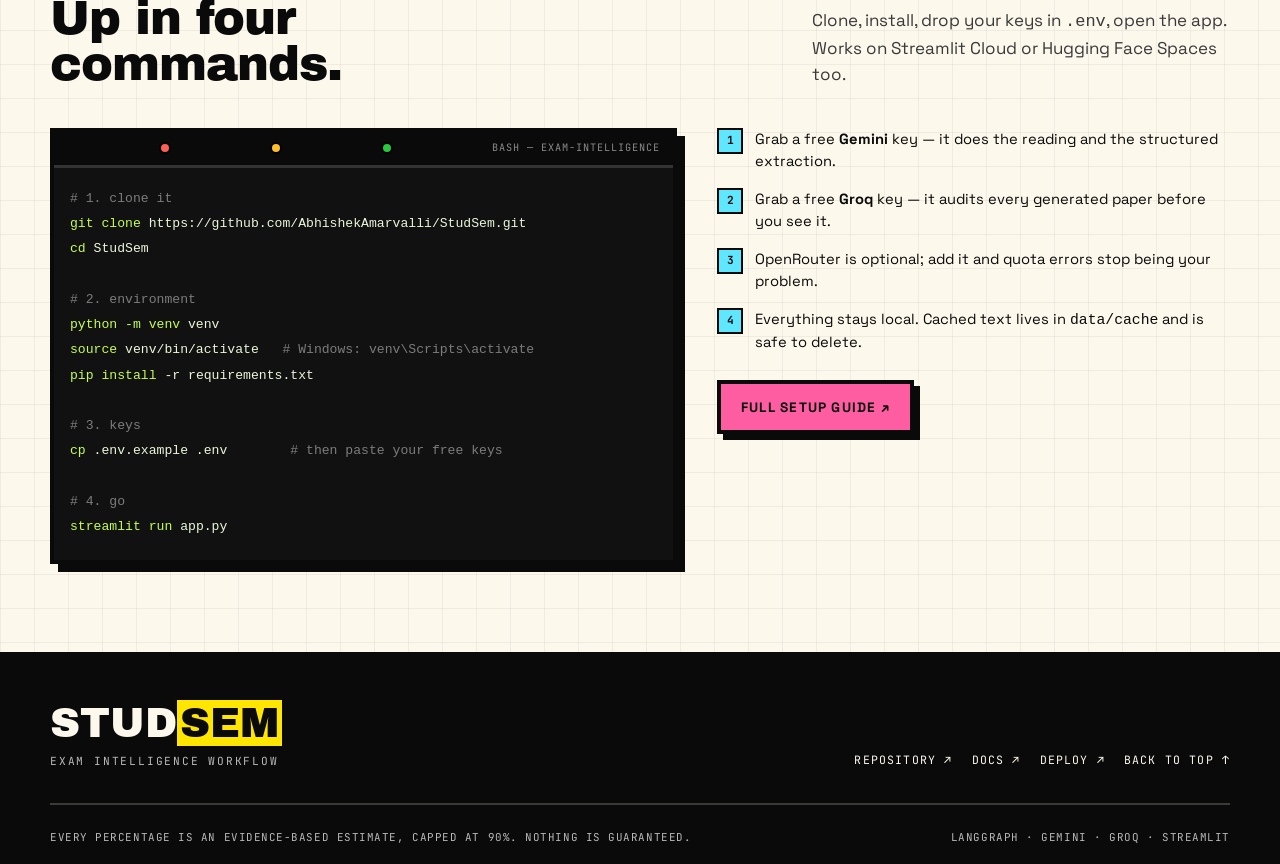
==== commit 3e79f298: "Add a local neo-brutalist web UI and support every subject plus vivas Streamlit's DOM limits how far" ====
--- a/index.html
+++ b/index.html
@@ -4,7 +4,7 @@
 <meta charset="utf-8">
 <meta name="viewport" content="width=device-width, initial-scale=1">
 <title>StudSem — predict your paper, not your luck</title>
-<meta name="description" content="Evidence-based exam preparation and question prediction for B.Tech CSE. LangGraph + Gemini + Groq + Streamlit, 100% free tier.">
+<meta name="description" content="Evidence-based exam preparation for any subject and exam type — theory papers, practicals and vivas. LangGraph + Gemini + Groq, 100% free tier.">
 <meta property="og:title" content="StudSem — Exam Intelligence Workflow">
 <meta property="og:description" content="Drop in your syllabus, past papers and teacher hints. Get a ranked hit-list, a mock paper and a study plan that fits the days you have left.">
 <link rel="icon" href="data:image/svg+xml,%3Csvg xmlns='http://www.w3.org/2000/svg' viewBox='0 0 100 100'%3E%3Crect width='100' height='100' fill='%23ffe600'/%3E%3Ctext x='50' y='74' font-size='68' font-family='Arial Black, sans-serif' text-anchor='middle' fill='%23000'%3EE%3C/text%3E%3C/svg%3E">
@@ -785,7 +785,7 @@
   <div class="wrap">
     <section class="hero" style="padding-bottom:3rem">
       <div>
-        <span class="eyebrow">StudSem · B.Tech CSE end-sem survival kit</span>
+        <span class="eyebrow">StudSem · any subject · end-sem to viva</span>
         <h1>PREDICT YOUR PAPER.<br><span class="hl">NOT YOUR LUCK.</span></h1>
         <p class="lede">
           StudSem takes your syllabus, the last three years of question papers, and
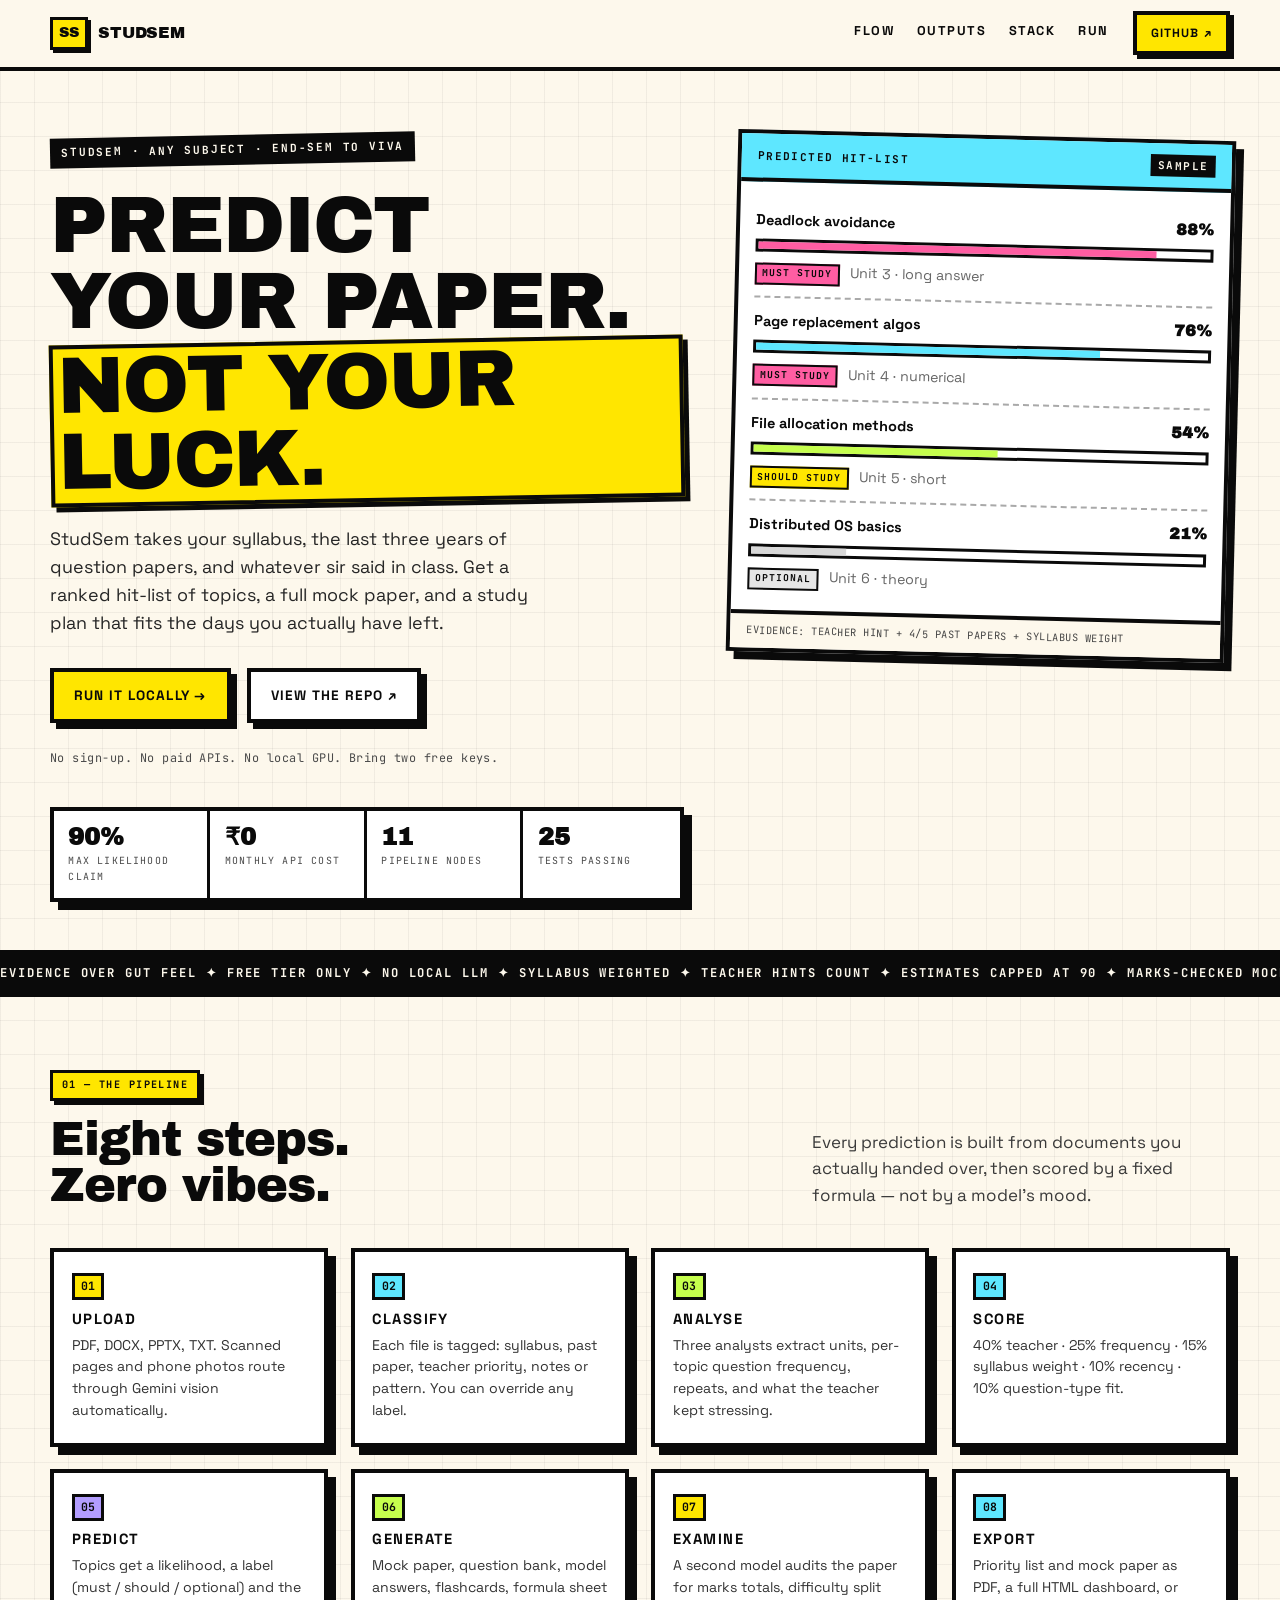
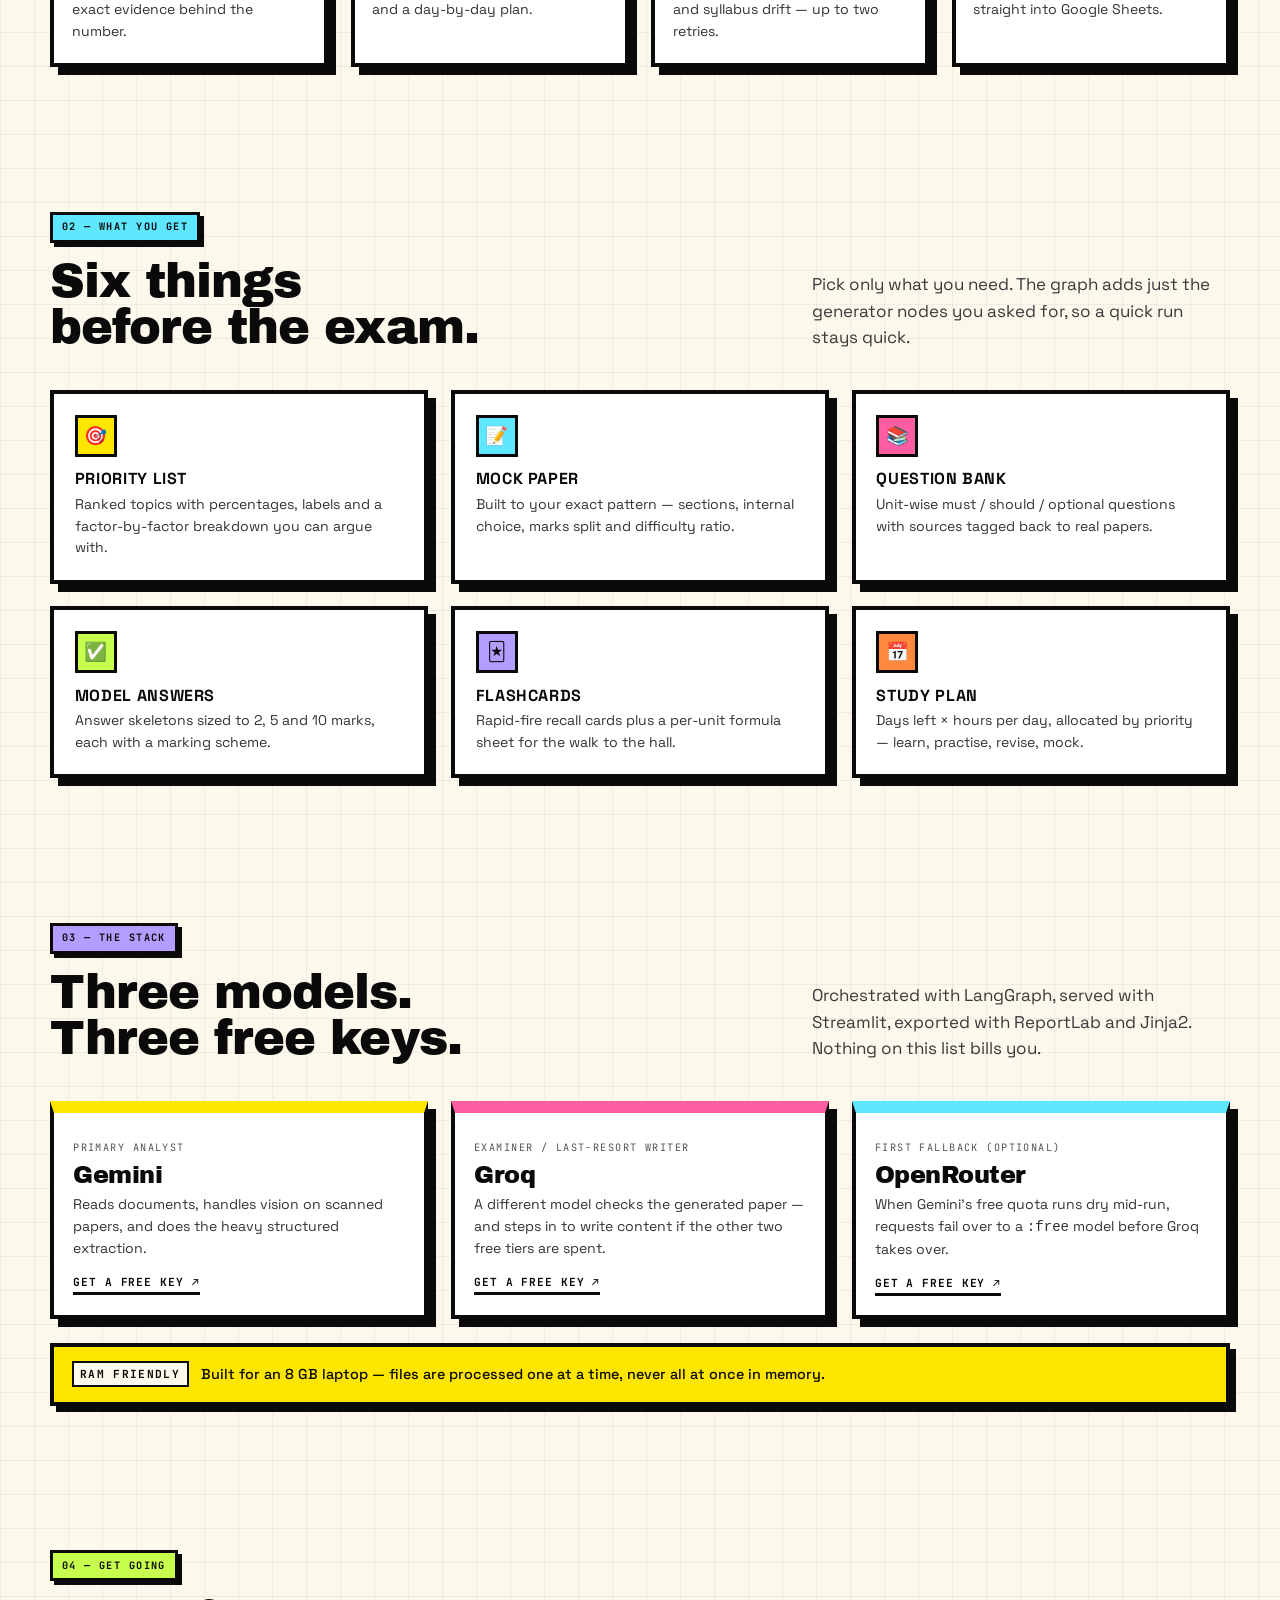
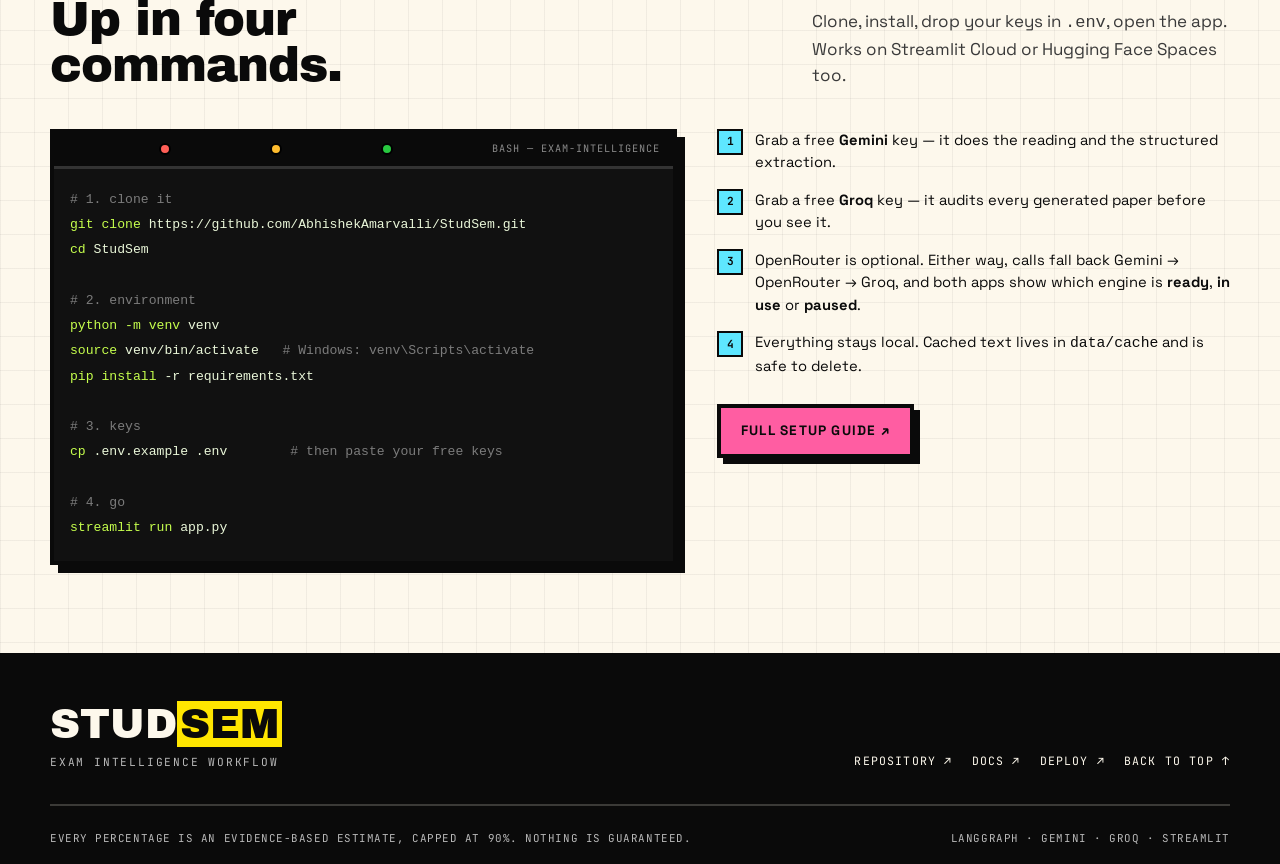
==== commit 98a945b4: "Let the local UI clear provider health and cover two-section retries Paused engines could only be re" ====
--- a/index.html
+++ b/index.html
@@ -968,15 +968,15 @@
           <a href="https://aistudio.google.com/app/apikey" target="_blank" rel="noopener">Get a free key ↗</a>
         </article>
         <article class="stack-card">
-          <span class="role">Examiner / QA</span>
+          <span class="role">Examiner / last-resort writer</span>
           <h3>Groq</h3>
-          <p>A different model checks the generated paper so mistakes don't come from the same brain twice.</p>
+          <p>A different model checks the generated paper — and steps in to write content if the other two free tiers are spent.</p>
           <a href="https://console.groq.com/keys" target="_blank" rel="noopener">Get a free key ↗</a>
         </article>
         <article class="stack-card">
-          <span class="role">Fallback (optional)</span>
+          <span class="role">First fallback (optional)</span>
           <h3>OpenRouter</h3>
-          <p>When Gemini's free quota runs dry mid-run, requests fail over to a <code>:free</code> model.</p>
+          <p>When Gemini's free quota runs dry mid-run, requests fail over to a <code>:free</code> model before Groq takes over.</p>
           <a href="https://openrouter.ai/keys" target="_blank" rel="noopener">Get a free key ↗</a>
         </article>
       </div>
@@ -1025,7 +1025,7 @@
           <ul class="run-list">
             <li><span class="k">1</span><span>Grab a free <b>Gemini</b> key — it does the reading and the structured extraction.</span></li>
             <li><span class="k">2</span><span>Grab a free <b>Groq</b> key — it audits every generated paper before you see it.</span></li>
-            <li><span class="k">3</span><span>OpenRouter is optional; add it and quota errors stop being your problem.</span></li>
+            <li><span class="k">3</span><span>OpenRouter is optional. Either way, calls fall back Gemini → OpenRouter → Groq, and both apps show which engine is <b>ready</b>, <b>in use</b> or <b>paused</b>.</span></li>
             <li><span class="k">4</span><span>Everything stays local. Cached text lives in <code>data/cache</code> and is safe to delete.</span></li>
           </ul>
           <a class="btn pink" href="https://github.com/AbhishekAmarvalli/StudSem#readme" target="_blank" rel="noopener">Full setup guide ↗</a>
